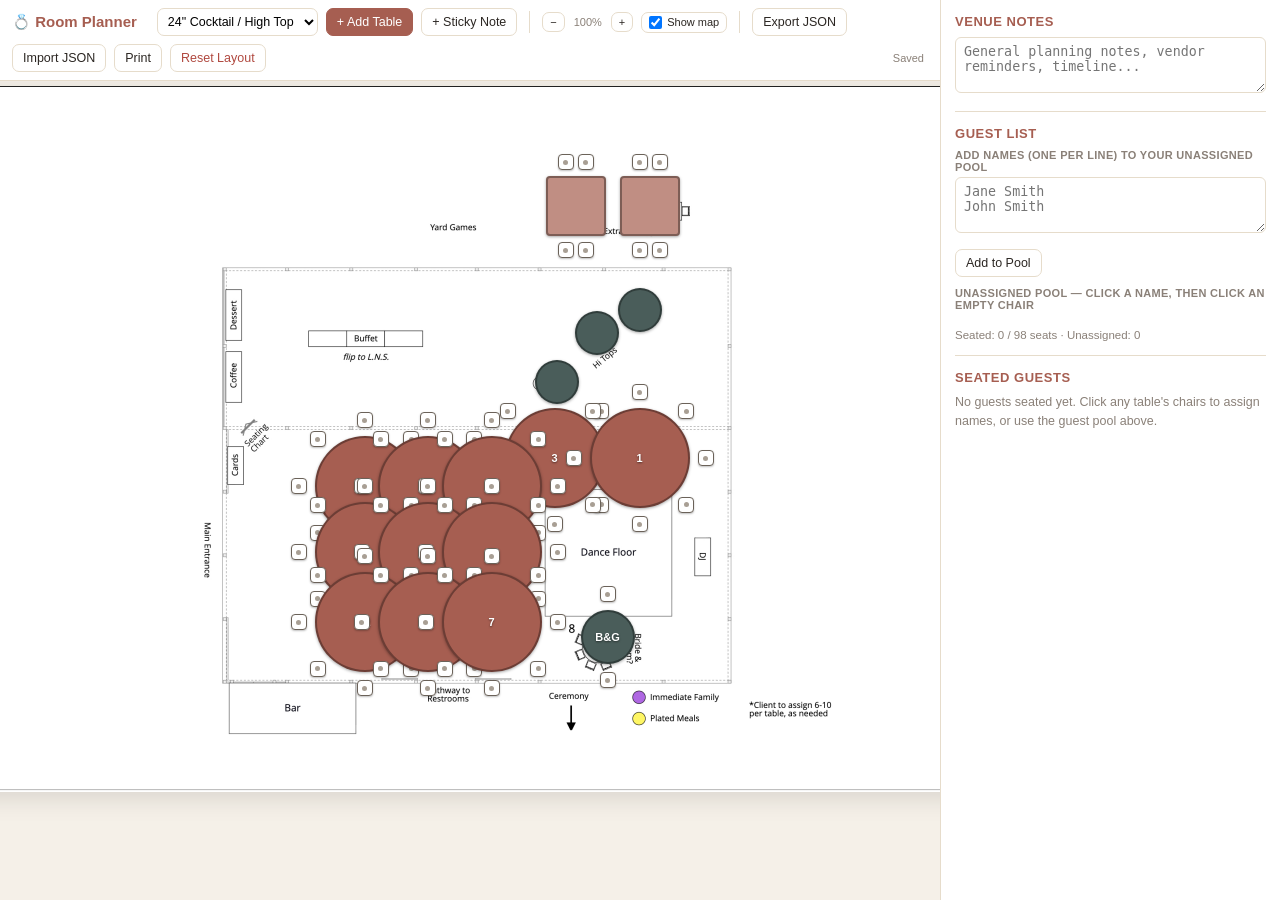
==== index.html @ 46148c30 "Add interactive wedding room/event planner Single-page app (index.html) built on the venue map layou" ====
<!doctype html>
<html lang="en">
<head>
<meta charset="UTF-8">
<meta name="viewport" content="width=device-width, initial-scale=1.0">
<title>Wedding Room Planner</title>
<style>
  :root{
    --bg:#f5f0e8;
    --panel:#ffffff;
    --ink:#2b2622;
    --muted:#8a8078;
    --line:#e6dccb;
    --accent:#A65E51;
    --accent2:#C2934A;
    --danger:#b0483f;
    --radius:10px;
  }
  *{box-sizing:border-box;}
  html,body{margin:0;height:100%;background:var(--bg);color:var(--ink);
    font-family:-apple-system,BlinkMacSystemFont,"Segoe UI",Helvetica,Arial,sans-serif;}
  #app{display:flex;height:100vh;overflow:hidden;}

  /* ---------- Toolbar ---------- */
  #toolbar{
    display:flex;align-items:center;gap:8px;flex-wrap:wrap;
    padding:8px 12px;background:var(--panel);border-bottom:1px solid var(--line);
    position:absolute;top:0;left:0;right:340px;z-index:20;
  }
  #toolbar h1{font-size:15px;margin:0 12px 0 0;font-weight:700;color:var(--accent);white-space:nowrap;}
  #toolbar .sep{width:1px;height:22px;background:var(--line);margin:0 4px;}
  button, select, input[type=text]{
    font:inherit;font-size:12.5px;
  }
  .btn{
    border:1px solid var(--line);background:#fff;color:var(--ink);
    padding:6px 10px;border-radius:7px;cursor:pointer;white-space:nowrap;
  }
  .btn:hover{border-color:var(--accent2);}
  .btn.primary{background:var(--accent);color:#fff;border-color:var(--accent);}
  .btn.primary:hover{background:#82563d;}
  .btn.danger{color:var(--danger);}
  .btn.small{padding:3px 7px;font-size:11px;}
  select{border:1px solid var(--line);border-radius:7px;padding:5px 6px;background:#fff;}

  /* ---------- Canvas area ---------- */
  #canvasWrap{
    flex:1;overflow:auto;position:relative;padding-top:46px;
    background:
      linear-gradient(var(--bg),var(--bg));
  }
  #canvasScroll{
    min-width:100%;min-height:100%;
    display:flex;align-items:flex-start;justify-content:center;
    padding:40px;
  }
  #room{
    position:relative;width:1057px;height:706px;
    background:#fff;box-shadow:0 6px 24px rgba(0,0,0,.12);
    transform-origin:top left;
    flex:none;
  }
  #room img#bgimg{
    position:absolute;top:0;left:0;width:100%;height:100%;
    pointer-events:none;user-select:none;
  }

  /* ---------- Table ---------- */
  .table{
    position:absolute;
    display:flex;align-items:center;justify-content:center;
    cursor:grab;
    box-shadow:0 1px 3px rgba(0,0,0,.35);
    border:2px solid rgba(0,0,0,.35);
    color:#fff;
    font-size:11px;font-weight:700;text-shadow:0 1px 2px rgba(0,0,0,.5);
    user-select:none;
  }
  .table.round{border-radius:50%;}
  .table.square,.table.rect{border-radius:4px;}
  .table.selected{outline:3px solid #2f8fd6;outline-offset:2px;}
  .table:active{cursor:grabbing;}
  .runner{
    position:absolute;pointer-events:none;border-radius:2px;
  }
  .tlabel{position:relative;z-index:2;pointer-events:none;text-align:center;line-height:1.15;}

  /* ---------- Chair ---------- */
  .chair{
    position:absolute;width:16px;height:16px;margin:-8px;
    background:#fff;border:1.5px solid #6b6259;border-radius:4px;
    cursor:pointer;
    display:flex;align-items:center;justify-content:center;
    font-size:8px;color:#3a352f;
    box-shadow:0 1px 2px rgba(0,0,0,.25);
  }
  .chair.filled{background:#ffe9b3;border-color:#c99a3f;}
  .chair.selected{outline:2px solid #2f8fd6;}
  .chair .dot{width:5px;height:5px;border-radius:50%;background:#a89f94;}
  .chair.filled .dot{display:none;}

  /* ---------- Notes / sticky ---------- */
  .sticky{
    position:absolute;width:150px;min-height:90px;background:#E5D5B7;
    border:1px solid #C2934A;border-radius:4px;box-shadow:0 2px 6px rgba(0,0,0,.2);
    padding:8px;font-size:11.5px;cursor:grab;
  }
  .sticky:active{cursor:grabbing;}
  .sticky textarea{
    width:100%;height:70px;border:none;background:transparent;resize:none;
    font:inherit;outline:none;color:#4A3B2A;
  }
  .sticky .stickyHead{display:flex;justify-content:space-between;font-weight:700;color:#A65E51;margin-bottom:2px;}

  /* ---------- Side panel ---------- */
  #panel{
    width:340px;flex:none;background:var(--panel);border-left:1px solid var(--line);
    overflow-y:auto;padding:14px;
  }
  #panel h2{font-size:13px;margin:0 0 8px;color:var(--accent);text-transform:uppercase;letter-spacing:.04em;}
  .field{margin-bottom:12px;}
  .field label{display:block;font-size:11px;color:var(--muted);margin-bottom:4px;font-weight:600;text-transform:uppercase;letter-spacing:.03em;}
  .field input[type=text], .field textarea, .field select{
    width:100%;padding:6px 8px;border:1px solid var(--line);border-radius:6px;background:#fff;color:var(--ink);
  }
  .field textarea{resize:vertical;min-height:56px;}
  .row{display:flex;gap:8px;}
  .row > *{flex:1;}
  .swatches{display:flex;flex-wrap:wrap;gap:6px;margin-top:4px;}
  .swatch{width:22px;height:22px;border-radius:50%;border:2px solid #fff;box-shadow:0 0 0 1px var(--line);cursor:pointer;}
  .swatch.active{box-shadow:0 0 0 2px var(--accent);}
  .seatlist{display:flex;flex-direction:column;gap:4px;max-height:220px;overflow-y:auto;}
  .seatrow{display:flex;gap:6px;align-items:center;}
  .seatrow span{width:18px;font-size:10px;color:var(--muted);}
  .seatrow input{flex:1;padding:4px 6px;border:1px solid var(--line);border-radius:5px;font-size:12px;}
  .empty-hint{color:var(--muted);font-size:12.5px;line-height:1.5;}
  hr.sep2{border:none;border-top:1px solid var(--line);margin:14px 0;}
  #guestPool{display:flex;flex-wrap:wrap;gap:5px;margin-top:6px;max-height:140px;overflow-y:auto;}
  .chip{
    background:#f1ece5;border:1px solid var(--line);border-radius:12px;
    padding:3px 9px;font-size:11.5px;cursor:pointer;
  }
  .chip:hover{border-color:var(--accent2);}
  .stat{font-size:11.5px;color:var(--muted);margin-top:6px;}
  .zoomctl{display:flex;align-items:center;gap:4px;}
  .zoomctl span{font-size:11px;width:38px;text-align:center;color:var(--muted);}
  #saveState{font-size:11px;color:var(--muted);margin-left:auto;padding-right:4px;white-space:nowrap;}

  @media print{
    #toolbar,#panel{display:none!important;}
    #canvasWrap{padding:0;overflow:visible;}
    #canvasScroll{padding:0;}
    #app{height:auto;}
    #room{box-shadow:none;}
  }
</style>
</head>
<body>
<div id="app">
  <div id="toolbar">
    <h1>💍 Room Planner</h1>
    <select id="addTableType"></select>
    <button class="btn primary" id="addTableBtn">+ Add Table</button>
    <button class="btn" id="addNoteBtn">+ Sticky Note</button>
    <div class="sep"></div>
    <div class="zoomctl">
      <button class="btn small" id="zoomOut">−</button>
      <span id="zoomLabel">100%</span>
      <button class="btn small" id="zoomIn">+</button>
    </div>
    <label class="btn small" style="display:flex;align-items:center;gap:5px;">
      <input type="checkbox" id="bgToggle" checked style="margin:0;"> Show map
    </label>
    <div class="sep"></div>
    <button class="btn" id="exportBtn">Export JSON</button>
    <button class="btn" id="importBtn">Import JSON</button>
    <input type="file" id="importFile" accept="application/json" style="display:none;">
    <button class="btn" id="printBtn">Print</button>
    <button class="btn danger" id="resetBtn">Reset Layout</button>
    <span id="saveState">Saved</span>
  </div>

  <div id="canvasWrap">
    <div id="canvasScroll">
      <div id="room">
        <img id="bgimg" src="maplayout.png" alt="Venue map">
        <!-- tables, chairs, stickies injected here -->
      </div>
    </div>
  </div>

  <div id="panel"></div>
</div>

<script>
(function(){
  "use strict";

  // Wedding palette: Terracotta, Deep Teal/Eucalyptus, Ochre, Dusty Rose, Champagne
  var PALETTE = {
    terracotta: '#A65E51',
    teal:       '#4A5D5A',
    ochre:      '#C2934A',
    dustyrose:  '#C08E83',
    champagne:  '#E5D5B7'
  };

  var TABLE_TYPES = {
    cocktail24: {label:'24" Cocktail / High Top', shape:'round', w:44, h:44, seats:0, color:PALETTE.teal},
    cocktail30: {label:'30" Cocktail / High Top', shape:'round', w:54, h:54, seats:0, color:PALETTE.teal},
    card3x3:    {label:'3\'×3\' Card Table',        shape:'square', w:60, h:60, seats:4, color:PALETTE.dustyrose},
    banquet6:   {label:"6' Banquet",                shape:'rect', w:130, h:46, seats:6, color:PALETTE.terracotta},
    banquet8:   {label:"8' Banquet",                shape:'rect', w:170, h:46, seats:8, color:PALETTE.terracotta},
    round60:    {label:'60" Round (8-top)',         shape:'round', w:100, h:100, seats:8, color:PALETTE.terracotta}
  };

  // Table color swatches — the wedding palette first, plus a few practical extras
  var COLORS = [PALETTE.terracotta, PALETTE.teal, PALETTE.ochre, PALETTE.dustyrose, PALETTE.champagne,
                '#8a8078', '#3f3a35', '#5c7a99'];
  // Runner colors — champagne linen + palette accents, plus white/neutral options
  var RUNNER_COLORS = [PALETTE.champagne, '#ffffff', PALETTE.dustyrose, PALETTE.terracotta,
                       PALETTE.ochre, PALETTE.teal, '#eae4da', '#d6c6a3'];

  var STORAGE_KEY = 'weddingRoomPlannerState_v1';

  var state = null;
  var selectedId = null;
  var zoom = 1;
  var saveTimer = null;

  // ---------- default / seed layout ----------
  function seedState(){
    var s = { tables: [], stickies: [], guestPool: [], notes: '', nextId: 1 };
    function id(){ return 't' + (s.nextId++); }

    function addRound60(num, x, y){
      s.tables.push(mkTable(id(), 'round60', x, y, 0, num, seatsForCount(8)));
    }
    function seatsForCount(n){
      var arr = [];
      for (var i=0;i<n;i++) arr.push({name:''});
      return arr;
    }

    addRound60('3', 613, 372); addRound60('1', 698, 372);
    addRound60('4', 423, 400); addRound60('8', 486, 400); addRound60('5', 550, 400);
    addRound60('11',423, 466); addRound60('9', 486, 466); addRound60('6', 550, 466);
    addRound60('12',423, 536); addRound60('10',486, 536); addRound60('7', 550, 536);

    // sweetheart table
    s.tables.push(mkTable(id(), 'cocktail30', 666, 551, 0, 'B&G', seatsForCount(2)));

    // hi-top cocktail circles (standing, no seats)
    s.tables.push(mkTable(id(), 'cocktail24', 655, 247, 0, '', []));
    s.tables.push(mkTable(id(), 'cocktail24', 615, 296, 0, '', []));
    s.tables.push(mkTable(id(), 'cocktail24', 698, 224, 0, '', []));

    // extra seating card tables
    s.tables.push(mkTable(id(), 'card3x3', 634, 120, 0, '', seatsForCount(4)));
    s.tables.push(mkTable(id(), 'card3x3', 708, 120, 0, '', seatsForCount(4)));

    return s;
  }

  function mkTable(tid, type, x, y, rot, label, seats){
    var def = TABLE_TYPES[type];
    return {
      id: tid, type: type, x: x, y: y, rot: rot||0,
      label: label||'', color: def.color, runner: false, runnerColor: '#ffffff',
      notes: '', seats: seats
    };
  }

  // ---------- persistence ----------
  function save(){
    try{
      localStorage.setItem(STORAGE_KEY, JSON.stringify(state));
      flashSaved();
    }catch(e){ console.warn('save failed', e); }
  }
  function scheduleSave(){
    clearTimeout(saveTimer);
    document.getElementById('saveState').textContent = 'Saving…';
    saveTimer = setTimeout(save, 350);
  }
  function flashSaved(){
    document.getElementById('saveState').textContent =
      'Saved ' + new Date().toLocaleTimeString([], {hour:'2-digit',minute:'2-digit'});
  }
  function load(){
    try{
      var raw = localStorage.getItem(STORAGE_KEY);
      if (raw) return JSON.parse(raw);
    }catch(e){ console.warn('load failed', e); }
    return null;
  }

  state = load() || seedState();

  // ---------- seat position helper ----------
  function defaultSeatPositions(table){
    var def = TABLE_TYPES[table.type];
    var n = table.seats.length;
    var pts = [];
    if (n === 0) return pts;
    if (def.shape === 'round'){
      var r = def.w/2 + 16;
      for (var i=0;i<n;i++){
        var a = (Math.PI*2 * i / n) - Math.PI/2;
        pts.push({x: table.x + r*Math.cos(a), y: table.y + r*Math.sin(a)});
      }
    } else {
      // rect/square: distribute along the two long edges (top/bottom), then sides if needed
      var hw = def.w/2, hh = def.h/2, pad = 14;
      var perSide = Math.ceil(n/2);
      var idx = 0;
      for (var side=0; side<2 && idx<n; side++){
        var yOff = side===0 ? -(hh+pad) : (hh+pad);
        var count = Math.min(perSide, n-idx);
        for (var k=0;k<count;k++){
          var frac = (k+1)/(count+1);
          var xOff = -hw + frac*def.w*2*hw/def.w; // placeholder, replaced below
          xOff = -hw + frac*(2*hw);
          pts.push(rot({x:xOff,y:yOff}, table.rot, table));
          idx++;
        }
      }
    }
    return pts;
  }
  function rot(local, deg, table){
    var rad = deg * Math.PI/180;
    var cx = Math.cos(rad), sx = Math.sin(rad);
    return {
      x: table.x + local.x*cx - local.y*sx,
      y: table.y + local.x*sx + local.y*cx
    };
  }

  function ensureSeatPositions(table, forceAll){
    var pts = defaultSeatPositions(table);
    for (var i=0;i<table.seats.length;i++){
      var seat = table.seats[i];
      if (forceAll || seat.x === undefined || seat.y === undefined){
        seat.x = pts[i] ? pts[i].x : table.x;
        seat.y = pts[i] ? pts[i].y : table.y;
      }
    }
  }

  // recompute seats whose position hasn't been manually dragged (custom flag false)
  function relayoutTable(table, opts){
    opts = opts || {};
    var pts = defaultSeatPositions(table);
    for (var i=0;i<table.seats.length;i++){
      var seat = table.seats[i];
      if (opts.force || !seat.custom){
        if (pts[i]){ seat.x = pts[i].x; seat.y = pts[i].y; }
      }
    }
  }

  // ---------- rendering ----------
  var room = document.getElementById('room');
  var panel = document.getElementById('panel');

  function render(){
    // clear dynamic nodes
    Array.prototype.slice.call(room.querySelectorAll('.table,.chair,.sticky')).forEach(function(n){ n.remove(); });

    state.tables.forEach(renderTable);
    state.stickies.forEach(renderSticky);

    room.style.transform = 'scale(' + zoom + ')';
    document.getElementById('zoomLabel').textContent = Math.round(zoom*100) + '%';
    document.getElementById('bgimg').style.display = document.getElementById('bgToggle').checked ? '' : 'none';

    renderPanel();
  }

  function renderTable(table){
    var def = TABLE_TYPES[table.type];
    var el = document.createElement('div');
    el.className = 'table ' + def.shape + (table.id===selectedId ? ' selected':'');
    el.style.width = def.w+'px';
    el.style.height = def.h+'px';
    el.style.left = table.x+'px';
    el.style.top = table.y+'px';
    el.style.marginLeft = (-def.w/2)+'px';
    el.style.marginTop = (-def.h/2)+'px';
    el.style.background = table.color;
    el.style.transform = 'rotate('+table.rot+'deg)';
    el.dataset.id = table.id;

    if (table.runner){
      var runner = document.createElement('div');
      runner.className = 'runner';
      runner.style.background = table.runnerColor;
      if (def.shape === 'round'){
        runner.style.left = '10%'; runner.style.right='10%';
        runner.style.top = '40%'; runner.style.height = '20%';
      } else {
        runner.style.left = '6%'; runner.style.right='6%';
        runner.style.top = '38%'; runner.style.height = '24%';
      }
      el.appendChild(runner);
    }

    var lbl = document.createElement('div');
    lbl.className = 'tlabel';
    lbl.style.transform = 'rotate(' + (-table.rot) + 'deg)';
    lbl.textContent = table.label || '';
    el.appendChild(lbl);

    makeDraggable(el, function(dx,dy){
      table.x += dx; table.y += dy;
      table.seats.forEach(function(seat){ seat.x += dx; seat.y += dy; });
      quickMoveDom(table);
    }, function(){ scheduleSave(); });

    el.addEventListener('click', function(ev){
      ev.stopPropagation();
      selectedId = table.id;
      render();
    });

    room.appendChild(el);

    // chairs
    if (!table._seatInit){ ensureSeatPositions(table); table._seatInit = true; }
    table.seats.forEach(function(seat, idx){ renderChair(table, seat, idx); });
  }

  function quickMoveDom(table){
    // lightweight reposition during drag without full re-render (perf + keeps focus)
    var el = room.querySelector('.table[data-id="'+table.id+'"]');
    if (el){ el.style.left = table.x+'px'; el.style.top = table.y+'px'; }
    table.seats.forEach(function(seat){
      var cel = room.querySelector('.chair[data-tid="'+table.id+'"][data-sid="'+seat._uid+'"]');
      if (cel){ cel.style.left = seat.x+'px'; cel.style.top = seat.y+'px'; }
    });
  }

  var seatUidCounter = 1;
  function renderChair(table, seat, idx){
    if (!seat._uid) seat._uid = seatUidCounter++;
    var el = document.createElement('div');
    el.className = 'chair' + (seat.name ? ' filled':'') + (selectedId===('seat:'+table.id+':'+idx)?' selected':'');
    el.style.left = seat.x+'px';
    el.style.top = seat.y+'px';
    el.dataset.tid = table.id;
    el.dataset.sid = seat._uid;
    el.title = seat.name || 'Empty seat — click to assign';
    if (!seat.name){
      var dot = document.createElement('div');
      dot.className='dot';
      el.appendChild(dot);
    } else {
      el.textContent = initials(seat.name);
    }

    makeDraggable(el, function(dx,dy){
      seat.x += dx; seat.y += dy; seat.custom = true;
      el.style.left = seat.x+'px'; el.style.top = seat.y+'px';
    }, function(){ scheduleSave(); }, true);

    el.addEventListener('click', function(ev){
      ev.stopPropagation();
      var name = window.prompt('Guest name for this seat (table ' + (table.label||table.id) + '):', seat.name||'');
      if (name !== null){
        seat.name = name.trim();
        scheduleSave();
        render();
      }
    });

    room.appendChild(el);
  }

  function initials(name){
    return name.split(/\s+/).map(function(p){return p[0];}).slice(0,2).join('').toUpperCase();
  }

  function renderSticky(note){
    var el = document.createElement('div');
    el.className = 'sticky';
    el.style.left = note.x+'px';
    el.style.top = note.y+'px';
    el.innerHTML = '<div class="stickyHead"><span>Note</span><span class="delnote" style="cursor:pointer;">✕</span></div>';
    var ta = document.createElement('textarea');
    ta.value = note.text || '';
    ta.placeholder = 'Type a note…';
    ta.addEventListener('input', function(){ note.text = ta.value; scheduleSave(); });
    ta.addEventListener('mousedown', function(ev){ ev.stopPropagation(); });
    el.appendChild(ta);

    el.querySelector('.delnote').addEventListener('click', function(ev){
      ev.stopPropagation();
      state.stickies = state.stickies.filter(function(n){ return n!==note; });
      scheduleSave(); render();
    });

    makeDraggable(el, function(dx,dy){
      note.x += dx; note.y += dy;
      el.style.left = note.x+'px'; el.style.top = note.y+'px';
    }, function(){ scheduleSave(); });

    room.appendChild(el);
  }

  // ---------- drag helper (pointer events, zoom-aware) ----------
  function makeDraggable(el, onMove, onEnd, isChair){
    el.addEventListener('pointerdown', function(ev){
      if (ev.button !== 0) return;
      ev.preventDefault();
      ev.stopPropagation();
      el.setPointerCapture(ev.pointerId);
      var lastX = ev.clientX, lastY = ev.clientY;
      var moved = false;
      function onPointerMove(e){
        var dx = (e.clientX - lastX) / zoom;
        var dy = (e.clientY - lastY) / zoom;
        if (Math.abs(dx) > 0.3 || Math.abs(dy) > 0.3) moved = true;
        lastX = e.clientX; lastY = e.clientY;
        onMove(dx, dy);
      }
      function onPointerUp(e){
        el.removeEventListener('pointermove', onPointerMove);
        el.removeEventListener('pointerup', onPointerUp);
        if (moved){ el._suppressClick = true; onEnd(); }
      }
      el.addEventListener('pointermove', onPointerMove);
      el.addEventListener('pointerup', onPointerUp);
    });
    el.addEventListener('click', function(ev){
      if (el._suppressClick){ el._suppressClick = false; ev.stopImmediatePropagation(); }
    }, true);
  }

  // click empty room = deselect
  room.addEventListener('click', function(){ selectedId = null; render(); });

  // ---------- panel ----------
  function renderPanel(){
    panel.innerHTML = '';
    var table = state.tables.find(function(t){ return t.id===selectedId; });

    if (table){
      renderTablePanel(table);
    } else {
      renderGlobalPanel();
    }
  }

  function renderTablePanel(table){
    var def = TABLE_TYPES[table.type];
    var html = '';
    html += '<h2>Table Settings</h2>';
    html += '<div class="field"><label>Label</label><input type="text" id="f-label" value="'+escapeAttr(table.label)+'"></div>';
    html += '<div class="field"><label>Table Type</label><select id="f-type">';
    Object.keys(TABLE_TYPES).forEach(function(k){
      html += '<option value="'+k+'"'+(k===table.type?' selected':'')+'>'+TABLE_TYPES[k].label+'</option>';
    });
    html += '</select></div>';

    html += '<div class="row">';
    html += '<div class="field"><label>Rotation</label><input type="range" id="f-rot" min="0" max="359" value="'+table.rot+'"></div>';
    html += '<div class="field"><label>Seats</label><input type="text" id="f-seatcount" value="'+table.seats.length+'" style="width:60px;"></div>';
    html += '</div>';

    html += '<div class="field"><label>Table Color</label><div class="swatches" id="f-color"></div></div>';
    html += '<div class="field"><label><input type="checkbox" id="f-runner-on" '+(table.runner?'checked':'')+' style="margin-right:6px;">Horizontal Runner</label>';
    html += '<div class="swatches" id="f-runnercolor" style="'+(table.runner?'':'opacity:.35;pointer-events:none;')+'"></div></div>';

    html += '<div class="field"><label>Guests</label><div class="seatlist" id="f-seats"></div></div>';

    html += '<div class="field"><label>Table Notes</label><textarea id="f-notes" placeholder="e.g. gluten-free x2, near speaker...">'+escapeHtml(table.notes)+'</textarea></div>';

    html += '<div class="row"><button class="btn" id="f-duplicate">Duplicate</button><button class="btn danger" id="f-delete">Delete Table</button></div>';

    panel.innerHTML = html;

    document.getElementById('f-label').addEventListener('input', function(e){
      table.label = e.target.value; scheduleSave();
      var el = room.querySelector('.table[data-id="'+table.id+'"] .tlabel');
      if (el) el.textContent = table.label;
    });

    document.getElementById('f-type').addEventListener('change', function(e){
      table.type = e.target.value;
      table.color = TABLE_TYPES[table.type].color;
      var wantSeats = TABLE_TYPES[table.type].seats;
      resizeSeats(table, wantSeats);
      relayoutTable(table, {force:true});
      scheduleSave(); render();
    });

    document.getElementById('f-rot').addEventListener('input', function(e){
      table.rot = parseInt(e.target.value,10);
      relayoutTable(table);
      scheduleSave(); render();
    });

    document.getElementById('f-seatcount').addEventListener('change', function(e){
      var n = Math.max(0, Math.min(20, parseInt(e.target.value,10)||0));
      resizeSeats(table, n);
      relayoutTable(table, {force:true});
      scheduleSave(); render();
    });

    var colorWrap = document.getElementById('f-color');
    COLORS.forEach(function(c){
      var sw = document.createElement('div');
      sw.className = 'swatch' + (table.color===c?' active':'');
      sw.style.background = c;
      sw.addEventListener('click', function(){ table.color=c; scheduleSave(); render(); });
      colorWrap.appendChild(sw);
    });

    document.getElementById('f-runner-on').addEventListener('change', function(e){
      table.runner = e.target.checked; scheduleSave(); render();
    });
    var runnerWrap = document.getElementById('f-runnercolor');
    RUNNER_COLORS.forEach(function(c){
      var sw = document.createElement('div');
      sw.className = 'swatch' + (table.runnerColor===c?' active':'');
      sw.style.background = c;
      sw.addEventListener('click', function(){ table.runnerColor=c; scheduleSave(); render(); });
      runnerWrap.appendChild(sw);
    });

    var seatWrap = document.getElementById('f-seats');
    table.seats.forEach(function(seat, i){
      var row = document.createElement('div');
      row.className = 'seatrow';
      row.innerHTML = '<span>'+(i+1)+'</span>';
      var inp = document.createElement('input');
      inp.type = 'text'; inp.placeholder='Guest name'; inp.value = seat.name||'';
      inp.addEventListener('input', function(){ seat.name = inp.value; scheduleSave(); updateChairDom(table,seat); });
      row.appendChild(inp);
      seatWrap.appendChild(row);
    });

    document.getElementById('f-notes').addEventListener('input', function(e){
      table.notes = e.target.value; scheduleSave();
    });

    document.getElementById('f-duplicate').addEventListener('click', function(){
      var copy = JSON.parse(JSON.stringify(table));
      copy.id = 't' + (state.nextId++);
      copy.x += 24; copy.y += 24;
      copy.seats.forEach(function(s){ s.x += 24; s.y += 24; delete s._uid; });
      delete copy._seatInit;
      state.tables.push(copy);
      selectedId = copy.id;
      scheduleSave(); render();
    });

    document.getElementById('f-delete').addEventListener('click', function(){
      if (!window.confirm('Delete this table and its seating?')) return;
      state.tables = state.tables.filter(function(t){ return t!==table; });
      selectedId = null;
      scheduleSave(); render();
    });
  }

  function updateChairDom(table, seat){
    var el = room.querySelector('.chair[data-tid="'+table.id+'"][data-sid="'+seat._uid+'"]');
    if (!el) return;
    el.classList.toggle('filled', !!seat.name);
    el.title = seat.name || 'Empty seat — click to assign';
    el.textContent = '';
    if (seat.name){ el.textContent = initials(seat.name); }
    else { var d=document.createElement('div'); d.className='dot'; el.appendChild(d); }
  }

  function resizeSeats(table, n){
    while (table.seats.length < n) table.seats.push({name:''});
    while (table.seats.length > n) table.seats.pop();
  }

  function renderGlobalPanel(){
    var allGuests = [];
    state.tables.forEach(function(t){
      t.seats.forEach(function(s){ if (s.name) allGuests.push({name:s.name, table:t.label||t.id}); });
    });
    var totalSeats = state.tables.reduce(function(a,t){return a+t.seats.length;},0);

    var html = '';
    html += '<h2>Venue Notes</h2>';
    html += '<div class="field"><textarea id="f-globalnotes" placeholder="General planning notes, vendor reminders, timeline...">'+escapeHtml(state.notes||'')+'</textarea></div>';

    html += '<hr class="sep2">';
    html += '<h2>Guest List</h2>';
    html += '<div class="field"><label>Add names (one per line) to your unassigned pool</label><textarea id="f-pooladd" placeholder="Jane Smith\nJohn Smith"></textarea></div>';
    html += '<button class="btn" id="f-pooladdbtn">Add to Pool</button>';
    html += '<div class="field" style="margin-top:10px;"><label>Unassigned Pool — click a name, then click an empty chair</label><div id="guestPool"></div></div>';

    html += '<div class="stat">Seated: '+allGuests.length+' / '+totalSeats+' seats &middot; Unassigned: '+state.guestPool.length+'</div>';

    html += '<hr class="sep2">';
    html += '<h2>Seated Guests</h2>';
    if (allGuests.length){
      html += '<div class="seatlist" style="max-height:260px;">';
      allGuests.forEach(function(g){
        html += '<div class="seatrow"><span></span><input type="text" value="'+escapeAttr(g.name+'  —  Table '+g.table)+'" readonly></div>';
      });
      html += '</div>';
    } else {
      html += '<div class="empty-hint">No guests seated yet. Click any table\'s chairs to assign names, or use the guest pool above.</div>';
    }

    panel.innerHTML = html;

    document.getElementById('f-globalnotes').addEventListener('input', function(e){
      state.notes = e.target.value; scheduleSave();
    });

    document.getElementById('f-pooladdbtn').addEventListener('click', function(){
      var ta = document.getElementById('f-pooladd');
      var names = ta.value.split('\n').map(function(s){return s.trim();}).filter(Boolean);
      state.guestPool = state.guestPool.concat(names);
      ta.value = '';
      scheduleSave(); render();
    });

    var poolWrap = document.getElementById('guestPool');
    state.guestPool.forEach(function(name, i){
      var chip = document.createElement('div');
      chip.className = 'chip' + (activePoolChip===i ? '' : '');
      chip.textContent = name;
      chip.style.outline = (activePoolChip===i) ? '2px solid #2f8fd6' : '';
      chip.addEventListener('click', function(){
        activePoolChip = (activePoolChip===i) ? null : i;
        renderPanel();
      });
      poolWrap.appendChild(chip);
    });
  }

  var activePoolChip = null;

  // allow clicking an empty chair to consume the active pool chip
  room.addEventListener('click', function(ev){
    if (activePoolChip===null) return;
    var chairEl = ev.target.closest ? ev.target.closest('.chair') : null;
    if (!chairEl) return;
    var tid = chairEl.dataset.tid, sid = chairEl.dataset.sid;
    var table = state.tables.find(function(t){return t.id===tid;});
    if (!table) return;
    var seat = table.seats.find(function(s){return String(s._uid)===String(sid);});
    if (!seat || seat.name) return;
    ev.stopPropagation();
    seat.name = state.guestPool[activePoolChip];
    state.guestPool.splice(activePoolChip,1);
    activePoolChip = null;
    scheduleSave(); render();
  }, true);

  function escapeHtml(s){ return (s||'').replace(/[&<>]/g, function(c){return {'&':'&amp;','<':'&lt;','>':'&gt;'}[c];}); }
  function escapeAttr(s){ return escapeHtml(s).replace(/"/g,'&quot;'); }

  // ---------- toolbar wiring ----------
  var addSel = document.getElementById('addTableType');
  Object.keys(TABLE_TYPES).forEach(function(k){
    var o = document.createElement('option');
    o.value = k; o.textContent = TABLE_TYPES[k].label;
    addSel.appendChild(o);
  });

  document.getElementById('addTableBtn').addEventListener('click', function(){
    var type = addSel.value;
    var def = TABLE_TYPES[type];
    var seats = [];
    for (var i=0;i<def.seats;i++) seats.push({name:''});
    var t = mkTable('t'+(state.nextId++), type, 530, 350, 0, '', seats);
    state.tables.push(t);
    selectedId = t.id;
    scheduleSave(); render();
  });

  document.getElementById('addNoteBtn').addEventListener('click', function(){
    state.stickies.push({x: 500, y: 320, text:''});
    scheduleSave(); render();
  });

  document.getElementById('zoomIn').addEventListener('click', function(){ zoom = Math.min(2, zoom+0.1); render(); });
  document.getElementById('zoomOut').addEventListener('click', function(){ zoom = Math.max(0.3, zoom-0.1); render(); });
  document.getElementById('bgToggle').addEventListener('change', render);

  document.getElementById('exportBtn').addEventListener('click', function(){
    var blob = new Blob([JSON.stringify(state,null,2)], {type:'application/json'});
    var a = document.createElement('a');
    a.href = URL.createObjectURL(blob);
    a.download = 'wedding-room-plan.json';
    a.click();
  });

  document.getElementById('importBtn').addEventListener('click', function(){
    document.getElementById('importFile').click();
  });
  document.getElementById('importFile').addEventListener('change', function(e){
    var file = e.target.files[0];
    if (!file) return;
    var reader = new FileReader();
    reader.onload = function(){
      try{
        var parsed = JSON.parse(reader.result);
        state = parsed;
        selectedId = null;
        scheduleSave(); render();
      }catch(err){ alert('Could not read that file: ' + err.message); }
    };
    reader.readAsText(file);
    e.target.value = '';
  });

  document.getElementById('printBtn').addEventListener('click', function(){ window.print(); });

  document.getElementById('resetBtn').addEventListener('click', function(){
    if (!window.confirm('Reset to the original venue layout? This clears your current plan.')) return;
    state = seedState();
    selectedId = null;
    scheduleSave(); render();
  });

  render();
})();
</script>
</body>
</html>
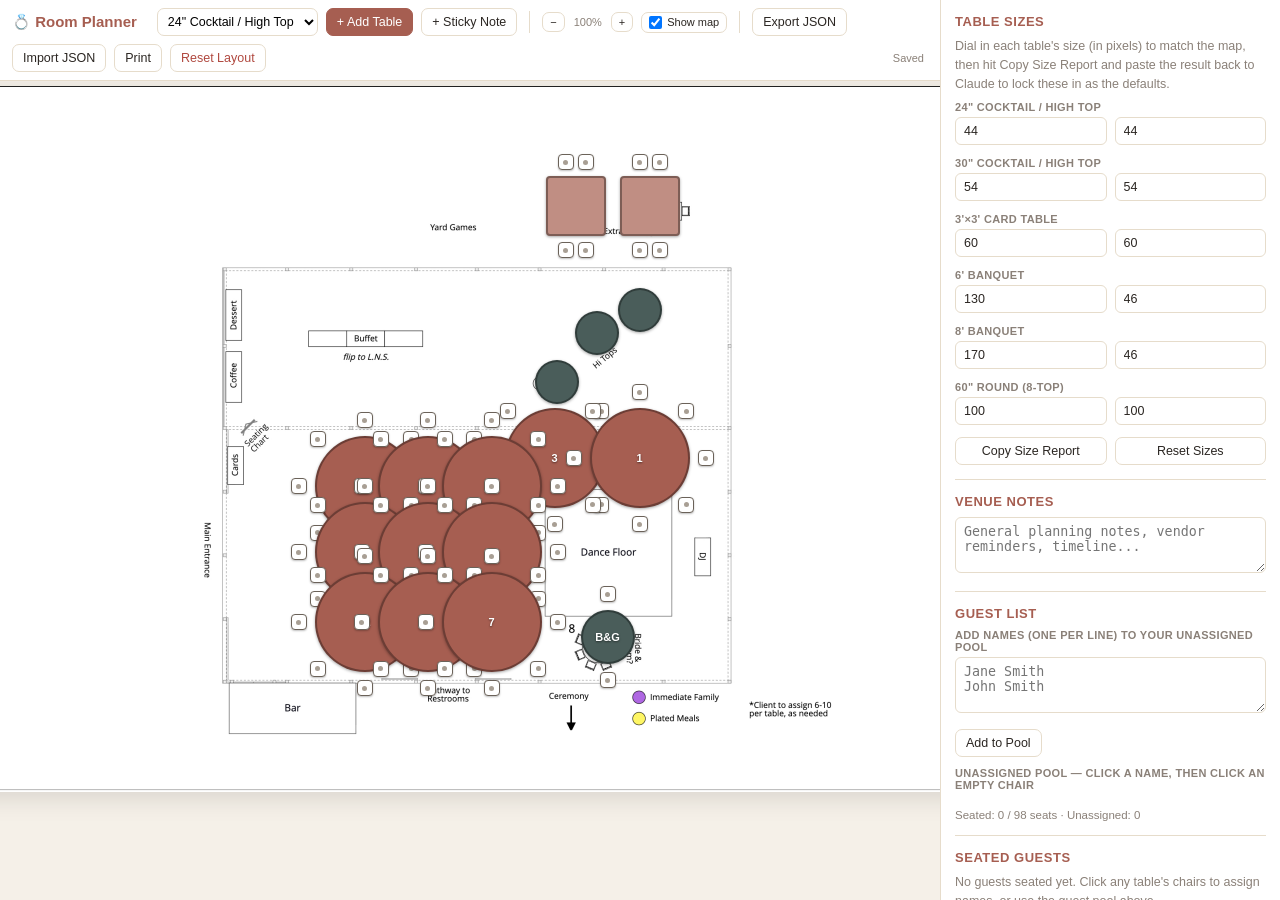
==== commit 6f0c01c1: "Add per-type table size dialing + copy-to-Claude size report Adds a Table Sizes panel (shown when no" ====
--- a/index.html
+++ b/index.html
@@ -230,7 +230,7 @@
 
   // ---------- default / seed layout ----------
   function seedState(){
-    var s = { tables: [], stickies: [], guestPool: [], notes: '', nextId: 1 };
+    var s = { tables: [], stickies: [], guestPool: [], notes: '', nextId: 1, tableSizes: {} };
     function id(){ return 't' + (s.nextId++); }
 
     function addRound60(num, x, y){
@@ -296,10 +296,20 @@
   }
 
   state = load() || seedState();
+  state.tableSizes = state.tableSizes || {}; // per-type {w,h} overrides, dialed in visually
+
+  // merged type definition: base catalog entry + any size override the user has dialed in
+  function typeDef(type){
+    var base = TABLE_TYPES[type];
+    var override = state.tableSizes[type];
+    if (!override) return base;
+    return { label: base.label, shape: base.shape, seats: base.seats, color: base.color,
+             w: override.w, h: override.h };
+  }
 
   // ---------- seat position helper ----------
   function defaultSeatPositions(table){
-    var def = TABLE_TYPES[table.type];
+    var def = typeDef(table.type);
     var n = table.seats.length;
     var pts = [];
     if (n === 0) return pts;
@@ -379,7 +389,7 @@
   }
 
   function renderTable(table){
-    var def = TABLE_TYPES[table.type];
+    var def = typeDef(table.type);
     var el = document.createElement('div');
     el.className = 'table ' + def.shape + (table.id===selectedId ? ' selected':'');
     el.style.width = def.w+'px';
@@ -553,7 +563,7 @@
   }
 
   function renderTablePanel(table){
-    var def = TABLE_TYPES[table.type];
+    var def = typeDef(table.type);
     var html = '';
     html += '<h2>Table Settings</h2>';
     html += '<div class="field"><label>Label</label><input type="text" id="f-label" value="'+escapeAttr(table.label)+'"></div>';
@@ -562,6 +572,8 @@
       html += '<option value="'+k+'"'+(k===table.type?' selected':'')+'>'+TABLE_TYPES[k].label+'</option>';
     });
     html += '</select></div>';
+    html += '<div class="stat">Current size: '+Math.round(def.w)+' × '+Math.round(def.h)+' px &middot; '+
+            'adjust all tables of this type from the sidebar when nothing is selected.</div>';
 
     html += '<div class="row">';
     html += '<div class="field"><label>Rotation</label><input type="range" id="f-rot" min="0" max="359" value="'+table.rot+'"></div>';
@@ -687,6 +699,18 @@
     var totalSeats = state.tables.reduce(function(a,t){return a+t.seats.length;},0);
 
     var html = '';
+    html += '<h2>Table Sizes</h2>';
+    html += '<div class="empty-hint" style="margin-bottom:8px;">Dial in each table\'s size (in pixels) to match the map, then hit Copy Size Report and paste the result back to Claude to lock these in as the defaults.</div>';
+    Object.keys(TABLE_TYPES).forEach(function(k){
+      var d = typeDef(k);
+      html += '<div class="field"><label>'+TABLE_TYPES[k].label+'</label><div class="row">';
+      html += '<input type="text" inputmode="numeric" class="sizeInput" data-type="'+k+'" data-axis="w" value="'+Math.round(d.w)+'" placeholder="width">';
+      html += '<input type="text" inputmode="numeric" class="sizeInput" data-type="'+k+'" data-axis="h" value="'+Math.round(d.h)+'" placeholder="height">';
+      html += '</div></div>';
+    });
+    html += '<div class="row"><button class="btn" id="f-sizereport">Copy Size Report</button><button class="btn" id="f-sizereset">Reset Sizes</button></div>';
+
+    html += '<hr class="sep2">';
     html += '<h2>Venue Notes</h2>';
     html += '<div class="field"><textarea id="f-globalnotes" placeholder="General planning notes, vendor reminders, timeline...">'+escapeHtml(state.notes||'')+'</textarea></div>';
 
@@ -711,6 +735,45 @@
     }
 
     panel.innerHTML = html;
+
+    Array.prototype.slice.call(panel.querySelectorAll('.sizeInput')).forEach(function(inp){
+      inp.addEventListener('change', function(){
+        var type = inp.dataset.type, axis = inp.dataset.axis;
+        var val = Math.max(8, Math.min(400, parseInt(inp.value,10) || TABLE_TYPES[type][axis]));
+        var cur = typeDef(type);
+        var next = { w: cur.w, h: cur.h };
+        next[axis] = val;
+        state.tableSizes[type] = next;
+        // resize + relayout every table of this type
+        state.tables.filter(function(t){ return t.type===type; }).forEach(function(t){
+          relayoutTable(t, {force:true});
+        });
+        scheduleSave(); render();
+      });
+    });
+
+    document.getElementById('f-sizereport').addEventListener('click', function(){
+      var lines = ['Table Size Report (px)'];
+      Object.keys(TABLE_TYPES).forEach(function(k){
+        var d = typeDef(k);
+        lines.push(TABLE_TYPES[k].label + ': ' + Math.round(d.w) + ' x ' + Math.round(d.h) + ' (key: ' + k + ')');
+      });
+      var text = lines.join('\n');
+      if (navigator.clipboard && navigator.clipboard.writeText){
+        navigator.clipboard.writeText(text).then(function(){
+          alert('Copied to clipboard — paste it back to Claude:\n\n' + text);
+        }).catch(function(){ window.prompt('Copy this and paste it back to Claude:', text); });
+      } else {
+        window.prompt('Copy this and paste it back to Claude:', text);
+      }
+    });
+
+    document.getElementById('f-sizereset').addEventListener('click', function(){
+      if (!window.confirm('Reset all table sizes to the built-in defaults?')) return;
+      state.tableSizes = {};
+      state.tables.forEach(function(t){ relayoutTable(t, {force:true}); });
+      scheduleSave(); render();
+    });
 
     document.getElementById('f-globalnotes').addEventListener('input', function(e){
       state.notes = e.target.value; scheduleSave();
@@ -806,6 +869,9 @@
     reader.onload = function(){
       try{
         var parsed = JSON.parse(reader.result);
+        parsed.tableSizes = parsed.tableSizes || {};
+        parsed.guestPool = parsed.guestPool || [];
+        parsed.stickies = parsed.stickies || [];
         state = parsed;
         selectedId = null;
         scheduleSave(); render();
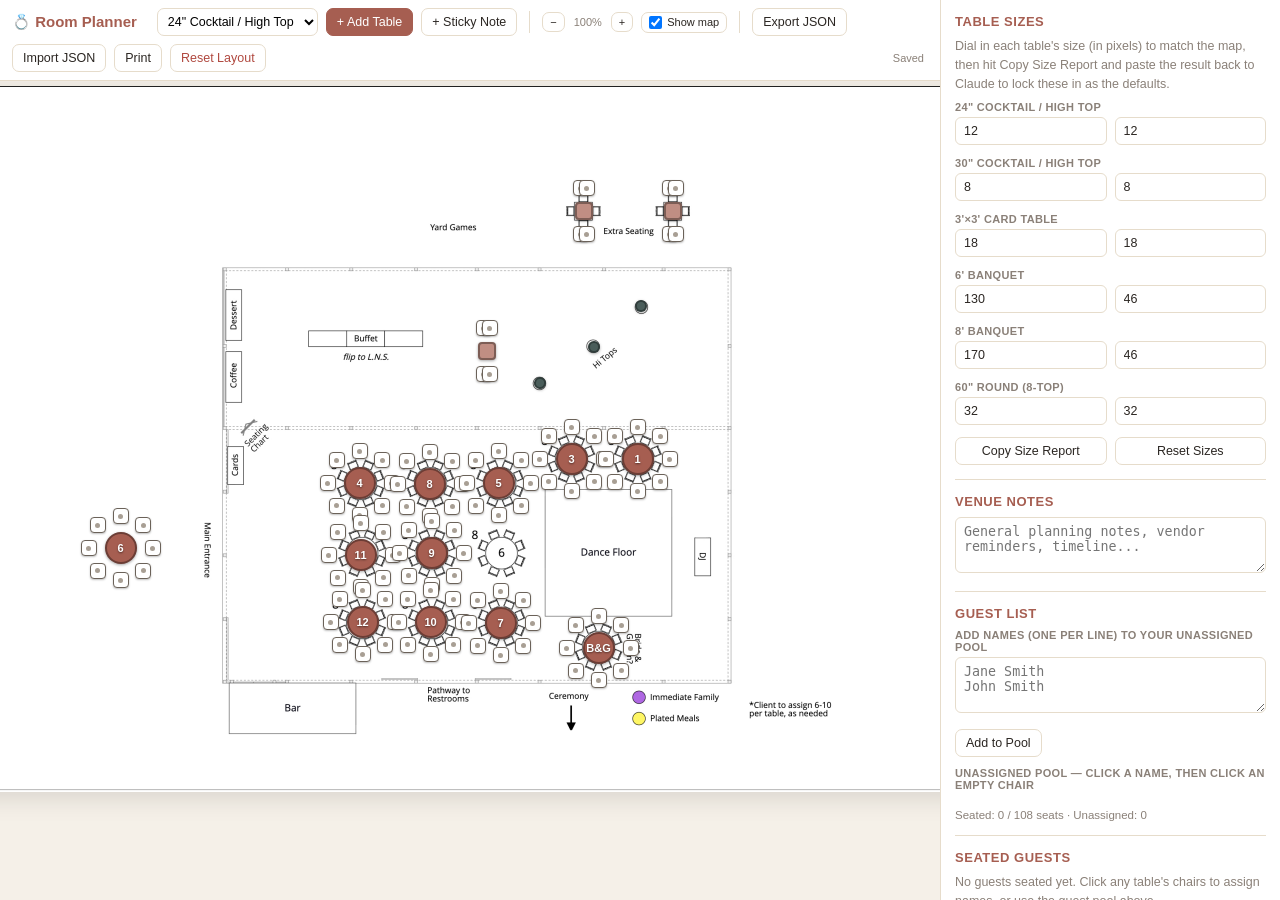
==== commit 6170fa67: "Lock in client-dialed table sizes and layout as new defaults - Table sizes updated from the client's" ====
--- a/index.html
+++ b/index.html
@@ -206,12 +206,12 @@
   };
 
   var TABLE_TYPES = {
-    cocktail24: {label:'24" Cocktail / High Top', shape:'round', w:44, h:44, seats:0, color:PALETTE.teal},
-    cocktail30: {label:'30" Cocktail / High Top', shape:'round', w:54, h:54, seats:0, color:PALETTE.teal},
-    card3x3:    {label:'3\'×3\' Card Table',        shape:'square', w:60, h:60, seats:4, color:PALETTE.dustyrose},
+    cocktail24: {label:'24" Cocktail / High Top', shape:'round', w:12, h:12, seats:0, color:PALETTE.teal},
+    cocktail30: {label:'30" Cocktail / High Top', shape:'round', w:8,  h:8,  seats:0, color:PALETTE.teal},
+    card3x3:    {label:'3\'×3\' Card Table',        shape:'square', w:18, h:18, seats:4, color:PALETTE.dustyrose},
     banquet6:   {label:"6' Banquet",                shape:'rect', w:130, h:46, seats:6, color:PALETTE.terracotta},
     banquet8:   {label:"8' Banquet",                shape:'rect', w:170, h:46, seats:8, color:PALETTE.terracotta},
-    round60:    {label:'60" Round (8-top)',         shape:'round', w:100, h:100, seats:8, color:PALETTE.terracotta}
+    round60:    {label:'60" Round (8-top)',         shape:'round', w:32, h:32, seats:8, color:PALETTE.terracotta}
   };
 
   // Table color swatches — the wedding palette first, plus a few practical extras
@@ -229,35 +229,45 @@
   var saveTimer = null;
 
   // ---------- default / seed layout ----------
+  // Positions/rotations below are the client's own dialed-in layout (exported
+  // from the app), not a guess — table sizes are now the TABLE_TYPES defaults.
   function seedState(){
     var s = { tables: [], stickies: [], guestPool: [], notes: '', nextId: 1, tableSizes: {} };
     function id(){ return 't' + (s.nextId++); }
 
-    function addRound60(num, x, y){
-      s.tables.push(mkTable(id(), 'round60', x, y, 0, num, seatsForCount(8)));
+    function addTable(type, x, y, rot, label, seatCountOverride){
+      var def = TABLE_TYPES[type];
+      var n = (seatCountOverride !== undefined) ? seatCountOverride : def.seats;
+      var seats = [];
+      for (var i=0;i<n;i++) seats.push({name:''});
+      s.tables.push(mkTable(id(), type, x, y, rot||0, label||'', seats));
     }
-    function seatsForCount(n){
-      var arr = [];
-      for (var i=0;i<n;i++) arr.push({name:''});
-      return arr;
-    }
-
-    addRound60('3', 613, 372); addRound60('1', 698, 372);
-    addRound60('4', 423, 400); addRound60('8', 486, 400); addRound60('5', 550, 400);
-    addRound60('11',423, 466); addRound60('9', 486, 466); addRound60('6', 550, 466);
-    addRound60('12',423, 536); addRound60('10',486, 536); addRound60('7', 550, 536);
+
+    // dinner tables (all 60" rounds, 8-top)
+    addTable('round60', 630, 373, 0, '3');
+    addTable('round60', 696, 373, 0, '1');
+    addTable('round60', 418, 397, 0, '4');
+    addTable('round60', 488, 398, 0, '8');
+    addTable('round60', 557, 397, 0, '5');
+    addTable('round60', 419, 469, 0, '11');
+    addTable('round60', 490, 467, 0, '9');
+    addTable('round60', 179, 462, 0, '6');
+    addTable('round60', 421, 536, 0, '12');
+    addTable('round60', 489, 536, 0, '10');
+    addTable('round60', 559, 537, 0, '7');
 
     // sweetheart table
-    s.tables.push(mkTable(id(), 'cocktail30', 666, 551, 0, 'B&G', seatsForCount(2)));
+    addTable('round60', 657, 562, 0, 'B&G');
 
     // hi-top cocktail circles (standing, no seats)
-    s.tables.push(mkTable(id(), 'cocktail24', 655, 247, 0, '', []));
-    s.tables.push(mkTable(id(), 'cocktail24', 615, 296, 0, '', []));
-    s.tables.push(mkTable(id(), 'cocktail24', 698, 224, 0, '', []));
+    addTable('cocktail24', 598, 297, 8, '');
+    addTable('cocktail24', 652, 261, 0, '');
+    addTable('cocktail24', 699, 220, 0, '');
 
     // extra seating card tables
-    s.tables.push(mkTable(id(), 'card3x3', 634, 120, 0, '', seatsForCount(4)));
-    s.tables.push(mkTable(id(), 'card3x3', 708, 120, 0, '', seatsForCount(4)));
+    addTable('card3x3', 545, 265, 0, '');
+    addTable('card3x3', 642, 125, 0, '');
+    addTable('card3x3', 731, 125, 0, '');
 
     return s;
   }
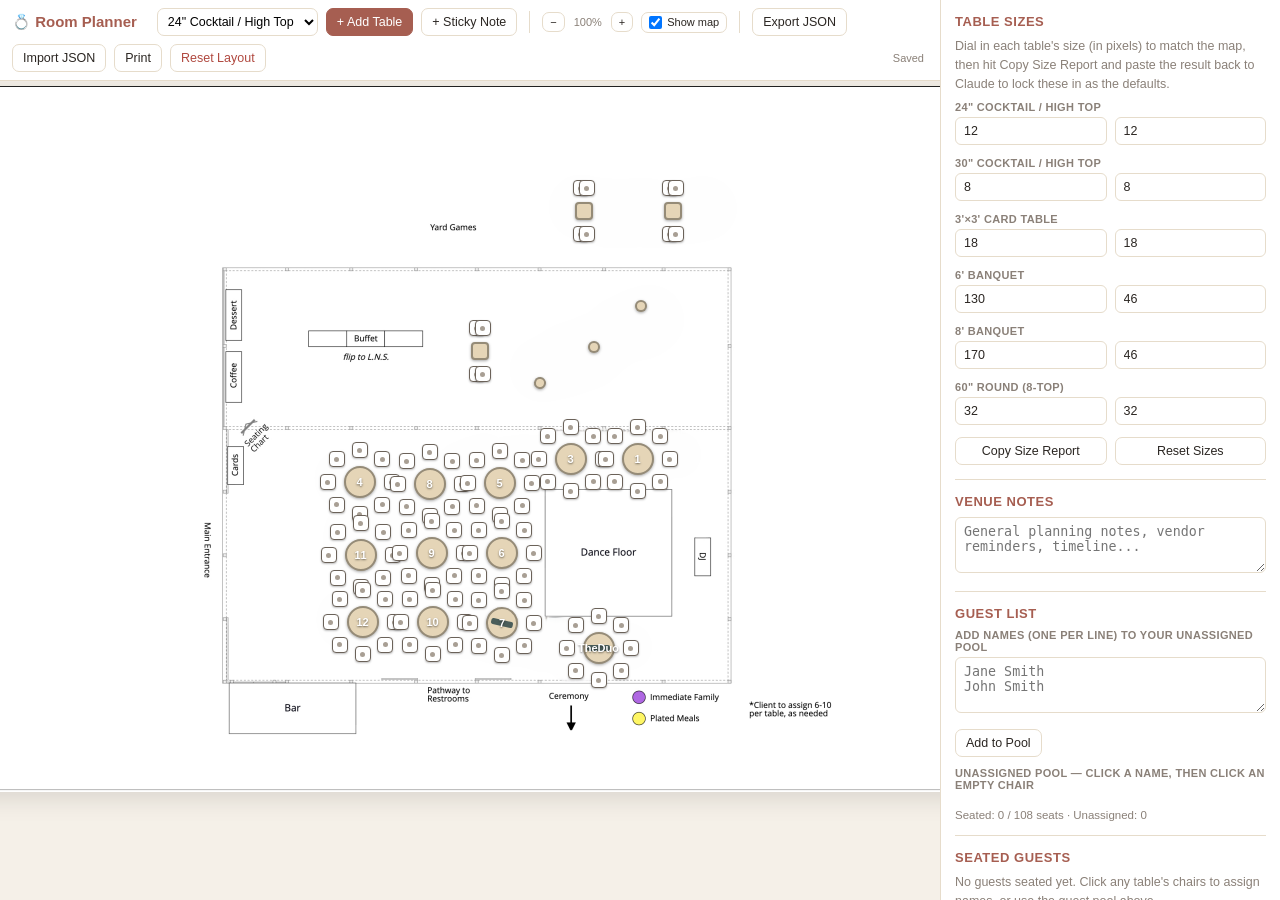
==== commit b6b62138: "Update default layout to client's latest dialed-in plan - Table 6 is now its own table (previously t" ====
--- a/index.html
+++ b/index.html
@@ -235,39 +235,45 @@
     var s = { tables: [], stickies: [], guestPool: [], notes: '', nextId: 1, tableSizes: {} };
     function id(){ return 't' + (s.nextId++); }
 
-    function addTable(type, x, y, rot, label, seatCountOverride){
+    function addTable(type, x, y, rot, label, opts){
+      opts = opts || {};
       var def = TABLE_TYPES[type];
-      var n = (seatCountOverride !== undefined) ? seatCountOverride : def.seats;
+      var n = (opts.seats !== undefined) ? opts.seats : def.seats;
       var seats = [];
       for (var i=0;i<n;i++) seats.push({name:''});
-      s.tables.push(mkTable(id(), type, x, y, rot||0, label||'', seats));
+      var t = mkTable(id(), type, x, y, rot||0, label||'', seats);
+      if (opts.color) t.color = opts.color;
+      if (opts.runner) { t.runner = true; t.runnerColor = opts.runnerColor || t.runnerColor; }
+      s.tables.push(t);
     }
 
+    var CHAMPAGNE = PALETTE.champagne, TEAL = PALETTE.teal;
+
     // dinner tables (all 60" rounds, 8-top)
-    addTable('round60', 630, 373, 0, '3');
-    addTable('round60', 696, 373, 0, '1');
-    addTable('round60', 418, 397, 0, '4');
-    addTable('round60', 488, 398, 0, '8');
-    addTable('round60', 557, 397, 0, '5');
-    addTable('round60', 419, 469, 0, '11');
-    addTable('round60', 490, 467, 0, '9');
-    addTable('round60', 179, 462, 0, '6');
-    addTable('round60', 421, 536, 0, '12');
-    addTable('round60', 489, 536, 0, '10');
-    addTable('round60', 559, 537, 0, '7');
+    addTable('round60', 629, 373, 0, '3',  {color: CHAMPAGNE});
+    addTable('round60', 696, 373, 0, '1',  {color: CHAMPAGNE});
+    addTable('round60', 418, 396, 0, '4',  {color: CHAMPAGNE});
+    addTable('round60', 488, 398, 0, '8',  {color: CHAMPAGNE});
+    addTable('round60', 558, 397, 0, '5',  {color: CHAMPAGNE});
+    addTable('round60', 419, 469, 0, '11', {color: CHAMPAGNE});
+    addTable('round60', 490, 467, 0, '9',  {color: CHAMPAGNE});
+    addTable('round60', 560, 467, 0, '6',  {color: CHAMPAGNE});
+    addTable('round60', 421, 536, 0, '12', {color: CHAMPAGNE});
+    addTable('round60', 491, 536, 0, '10', {color: CHAMPAGNE});
+    addTable('round60', 560, 537, 13,'7',  {color: CHAMPAGNE, runner: true, runnerColor: TEAL});
 
     // sweetheart table
-    addTable('round60', 657, 562, 0, 'B&G');
+    addTable('round60', 657, 562, 0, 'TheDuo', {color: CHAMPAGNE, runner: true, runnerColor: TEAL});
 
     // hi-top cocktail circles (standing, no seats)
-    addTable('cocktail24', 598, 297, 8, '');
-    addTable('cocktail24', 652, 261, 0, '');
-    addTable('cocktail24', 699, 220, 0, '');
+    addTable('cocktail24', 598, 297, 8, '', {color: CHAMPAGNE});
+    addTable('cocktail24', 652, 261, 0, '', {color: CHAMPAGNE});
+    addTable('cocktail24', 699, 220, 0, '', {color: CHAMPAGNE});
 
     // extra seating card tables
-    addTable('card3x3', 545, 265, 0, '');
-    addTable('card3x3', 642, 125, 0, '');
-    addTable('card3x3', 731, 125, 0, '');
+    addTable('card3x3', 538, 265, 0, '', {color: CHAMPAGNE});
+    addTable('card3x3', 642, 125, 0, '', {color: CHAMPAGNE});
+    addTable('card3x3', 731, 125, 0, '', {color: CHAMPAGNE});
 
     return s;
   }
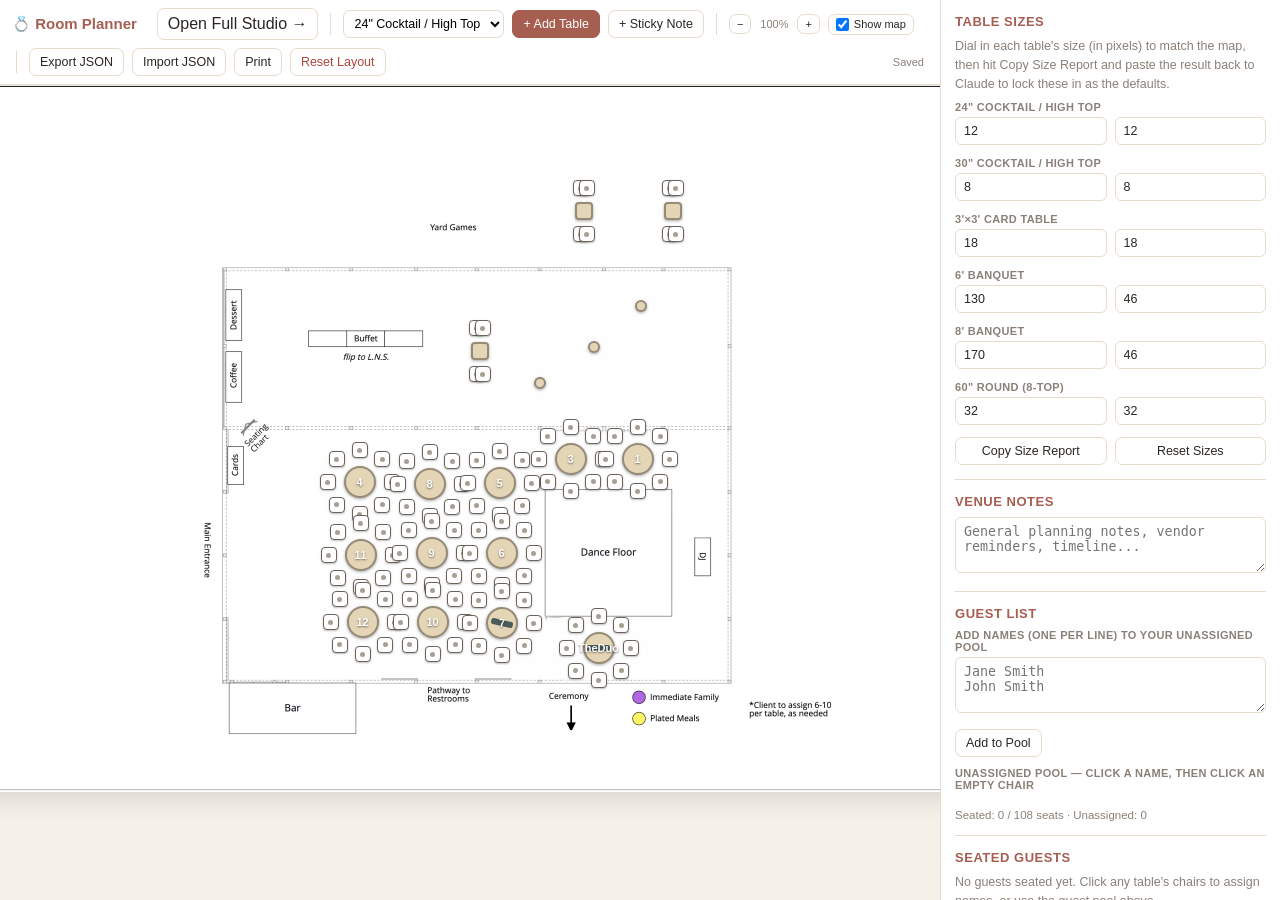
==== commit 5a795fb9: "Add cross-links between the simple planner and the full studio - Room planner toolbar gets an 'Open " ====
--- a/index.html
+++ b/index.html
@@ -35,6 +35,7 @@
   .btn{
     border:1px solid var(--line);background:#fff;color:var(--ink);
     padding:6px 10px;border-radius:7px;cursor:pointer;white-space:nowrap;
+    text-decoration:none;display:inline-block;
   }
   .btn:hover{border-color:var(--accent2);}
   .btn.primary{background:var(--accent);color:#fff;border-color:var(--accent);}
@@ -159,6 +160,8 @@
 <div id="app">
   <div id="toolbar">
     <h1>💍 Room Planner</h1>
+    <a class="btn" href="./studio/" title="Guests, budget, vendors, timeline, and more">Open Full Studio →</a>
+    <div class="sep"></div>
     <select id="addTableType"></select>
     <button class="btn primary" id="addTableBtn">+ Add Table</button>
     <button class="btn" id="addNoteBtn">+ Sticky Note</button>
